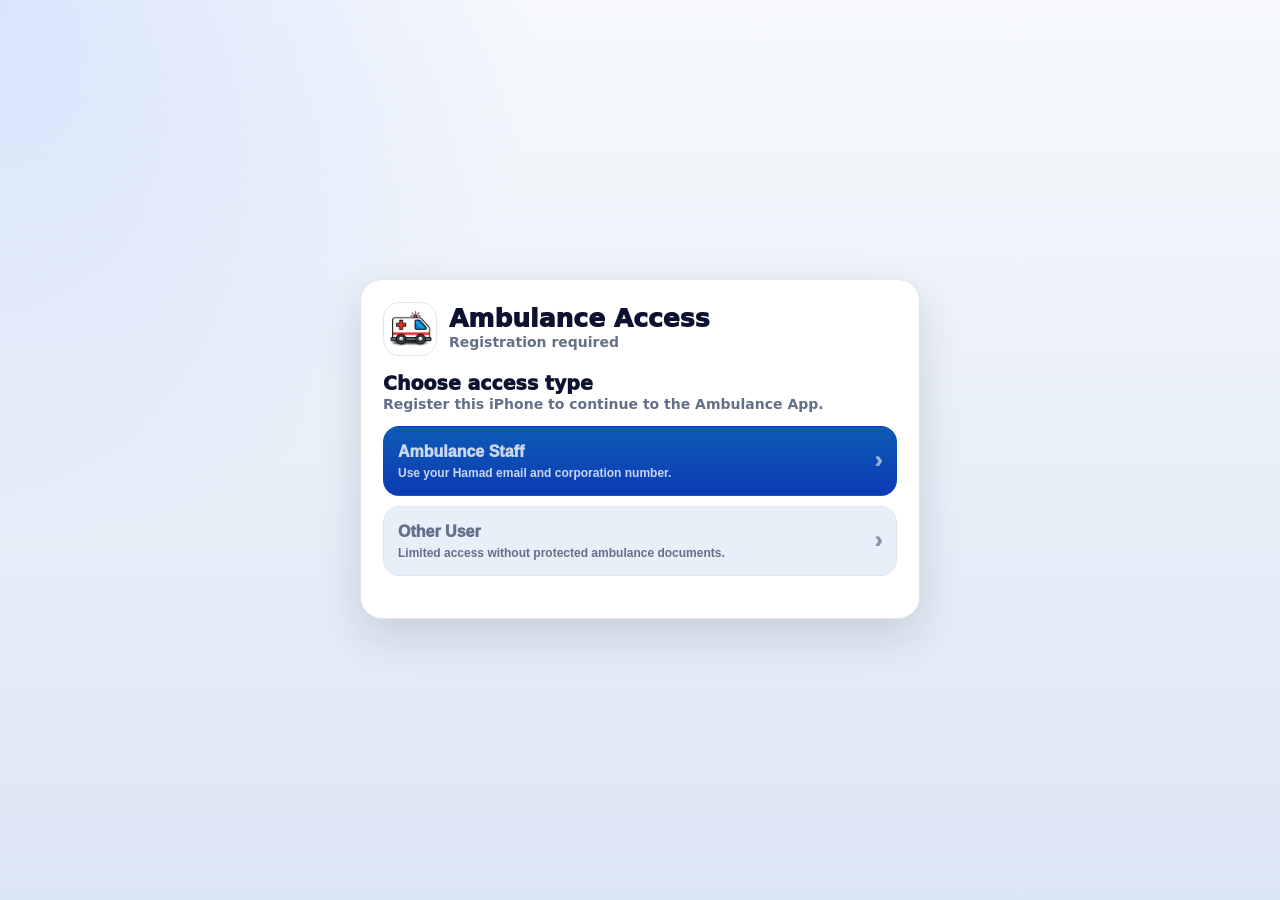
==== index.html @ e8ebf3ba "Initial iOS gate test app" ====
<!--
  CHANGELOG (2026-06-04):
  - Replace blind webclip session mint with testing Access Gate UI for Staff and Other User registration.
  - Add active check, locked/revoked support UI, and testing-only reset control for ios-gate-test.niwashibase.com.
-->
<!doctype html>
<html lang="en">
<head>
  <meta charset="utf-8" />
  <meta name="viewport" content="width=device-width, initial-scale=1, viewport-fit=cover" />
  <title>Ambulance Access</title>
  <meta name="apple-mobile-web-app-capable" content="yes">
  <meta name="apple-mobile-web-app-status-bar-style" content="default">
  <meta name="theme-color" content="#f7f9fc">

  <style>
    :root{
      color-scheme:light dark;
      --bg:#f7f9fc;
      --card:#ffffff;
      --text:#0c1230;
      --muted:#647089;
      --border:#e1e7f0;
      --accent:#0d5bb5;
      --accent-2:#19b36b;
      --danger:#b42318;
      --shadow:0 16px 44px rgba(15,23,42,.14);
    }
    @media (prefers-color-scheme:dark){
      :root{
        --bg:#0f1115;
        --card:#171a21;
        --text:#eef2ff;
        --muted:#9aa6c3;
        --border:#232a37;
        --accent:#2f81f7;
        --accent-2:#20c385;
        --danger:#f87171;
        --shadow:0 18px 48px rgba(0,0,0,.36);
      }
    }
    *{box-sizing:border-box}
    html,body{min-height:100%;margin:0}
    body{
      font-family:system-ui,-apple-system,BlinkMacSystemFont,"Segoe UI",sans-serif;
      background:
        radial-gradient(circle at top left,rgba(31,111,255,.14),transparent 34rem),
        linear-gradient(180deg,var(--bg),color-mix(in oklab,var(--bg) 88%,#0d5bb5));
      color:var(--text);
      padding:calc(env(safe-area-inset-top) + 16px) 16px calc(env(safe-area-inset-bottom) + 18px);
    }
    .shell{width:min(560px,100%);min-height:calc(100vh - 34px);margin:0 auto;display:flex;align-items:center;justify-content:center}
    .card{
      width:100%;background:var(--card);border:1px solid var(--border);border-radius:22px;
      box-shadow:var(--shadow);padding:22px;display:flex;flex-direction:column;gap:16px;
    }
    .brand{display:flex;align-items:center;gap:12px}
    .logo{width:54px;height:54px;border-radius:16px;object-fit:cover;border:1px solid var(--border);background:#fff}
    h1{margin:0;font-size:25px;line-height:1.08;letter-spacing:0;font-weight:950}
    h2{margin:0;font-size:19px;line-height:1.16;font-weight:950}
    p{margin:0;color:var(--muted);font-size:14px;line-height:1.45;font-weight:650}
    .status{display:flex;align-items:center;gap:10px;background:color-mix(in oklab,var(--accent) 10%,var(--card));border:1px solid color-mix(in oklab,var(--accent) 24%,var(--border));border-radius:14px;padding:12px;color:var(--text);font-weight:850}
    .spinner{width:18px;height:18px;border:3px solid color-mix(in oklab,var(--accent) 25%,transparent);border-top-color:var(--accent);border-radius:50%;animation:spin .8s linear infinite;flex:none}
    @keyframes spin{to{transform:rotate(360deg)}}
    .choice-grid{display:grid;grid-template-columns:1fr;gap:10px}
    .choice{appearance:none;border:1px solid var(--border);background:color-mix(in oklab,var(--card) 90%,var(--accent));color:var(--text);border-radius:16px;padding:14px;text-align:left;display:flex;align-items:center;justify-content:space-between;gap:12px;cursor:pointer}
    .choice strong{display:block;font-size:16px;font-weight:950;margin-bottom:2px}
    .choice span{display:block;font-size:12px;color:var(--muted);font-weight:750;line-height:1.35}
    .choice.primary{background:linear-gradient(180deg,#0d5bb5,#0d3ab5);border-color:transparent;color:#fff}
    .choice.primary span{color:rgba(255,255,255,.78)}
    .choice .arrow{font-size:22px;font-weight:950;opacity:.72}
    form{display:flex;flex-direction:column;gap:10px}
    .row{display:grid;grid-template-columns:1fr 1fr;gap:10px}
    @media (max-width:420px){.row{grid-template-columns:1fr}}
    label{display:flex;flex-direction:column;gap:5px;font-size:12px;font-weight:900;color:var(--muted)}
    input,select{
      width:100%;min-height:46px;border:1px solid var(--border);border-radius:13px;
      background:color-mix(in oklab,var(--card) 92%,var(--bg));color:var(--text);
      padding:10px 12px;font:800 16px/1.2 system-ui;outline:none;
    }
    input:focus,select:focus{border-color:color-mix(in oklab,var(--accent) 58%,var(--border));box-shadow:0 0 0 3px color-mix(in oklab,var(--accent) 16%,transparent)}
    .actions{display:flex;gap:10px;flex-wrap:wrap;margin-top:4px}
    .btn{appearance:none;border:1px solid var(--border);background:color-mix(in oklab,var(--card) 92%,var(--bg));color:var(--text);border-radius:13px;padding:11px 13px;font:950 14px/1 system-ui;cursor:pointer;text-decoration:none;display:inline-flex;align-items:center;justify-content:center;gap:8px;min-height:44px}
    .btn.primary{background:linear-gradient(180deg,var(--accent),#0d3ab5);border-color:transparent;color:#fff;box-shadow:0 12px 24px rgba(13,91,181,.26)}
    .btn.success{background:linear-gradient(180deg,#16a34a,#15803d);border-color:transparent;color:#fff}
    .btn.danger{color:var(--danger)}
    .btn:disabled{opacity:.58;cursor:wait}
    .error{display:none;border:1px solid color-mix(in oklab,var(--danger) 35%,var(--border));background:color-mix(in oklab,var(--danger) 10%,var(--card));color:var(--danger);border-radius:13px;padding:11px;font-size:13px;font-weight:850;line-height:1.35}
    .error.show{display:block}
    .support{display:grid;grid-template-columns:repeat(3,1fr);gap:8px}
    .support a{border-radius:13px;padding:10px;text-align:center;text-decoration:none;color:#fff;font-size:12px;font-weight:950}
    .discord{background:#5865f2}.telegram{background:#24a1de}.whatsapp{background:#128c7e}
    .hidden{display:none!important}
    .test-reset{display:none;margin-top:2px}
    body.is-test .test-reset{display:inline-flex}
  </style>
</head>
<body>
  <main class="shell">
    <section class="card" id="gateCard">
      <div class="brand">
        <img class="logo" src="/ambulance/images/logo.png" alt="Ambulance">
        <div>
          <h1>Ambulance Access</h1>
          <p id="subtitle">Checking your access...</p>
        </div>
      </div>

      <div id="loadingView" class="status">
        <span class="spinner" aria-hidden="true"></span>
        <span id="loadingText">Checking access...</span>
      </div>

      <section id="choiceView" class="hidden">
        <h2>Choose access type</h2>
        <p>Register this iPhone to continue to the Ambulance App.</p>
        <div class="choice-grid" style="margin-top:12px">
          <button class="choice primary" id="staffChoice" type="button">
            <span><strong>Ambulance Staff</strong><span>Use your Hamad email and corporation number.</span></span>
            <span class="arrow">›</span>
          </button>
          <button class="choice" id="otherChoice" type="button">
            <span><strong>Other User</strong><span>Limited access without protected ambulance documents.</span></span>
            <span class="arrow">›</span>
          </button>
        </div>
      </section>

      <section id="staffView" class="hidden">
        <h2>Ambulance Staff</h2>
        <p>Use your Hamad email. Only the username is stored by the Access Gate.</p>
        <form id="staffForm" autocomplete="on">
          <div class="row">
            <label>First name<input name="first_name" autocomplete="given-name" required></label>
            <label>Last name<input name="last_name" autocomplete="family-name" required></label>
          </div>
          <label>Hamad email<input name="email" type="email" inputmode="email" autocomplete="email" placeholder="name@hamad.qa" required></label>
          <div class="row">
            <label>Corporation number<input name="corp_number" inputmode="numeric" required></label>
            <label>Role
              <select name="role" required>
                <option value="">Select role</option>
                <option>AP</option>
                <option>CCA</option>
                <option>CCP</option>
                <option>Supervisor</option>
                <option>Other</option>
              </select>
            </label>
          </div>
          <label>Phone optional<input name="phone" inputmode="tel" autocomplete="tel"></label>
          <div class="error" id="staffError"></div>
          <div class="actions">
            <button class="btn primary" type="submit">Continue</button>
            <button class="btn" type="button" data-back>Back</button>
          </div>
        </form>
      </section>

      <section id="otherView" class="hidden">
        <h2>Other User</h2>
        <p>Other User access can use general tools but cannot open protected ambulance documents or internal resources.</p>
        <form id="otherForm" autocomplete="on">
          <div class="row">
            <label>First name<input name="first_name" autocomplete="given-name" required></label>
            <label>Last name<input name="last_name" autocomplete="family-name" required></label>
          </div>
          <label>Email<input name="email" type="email" inputmode="email" autocomplete="email" required></label>
          <label>Profession / background<input name="profession" required></label>
          <label>Phone optional<input name="phone" inputmode="tel" autocomplete="tel"></label>
          <div class="error" id="otherError"></div>
          <div class="actions">
            <button class="btn primary" type="submit">Continue</button>
            <button class="btn" type="button" data-back>Back</button>
          </div>
        </form>
      </section>

      <section id="lockedView" class="hidden">
        <h2 id="lockedTitle">Access Locked</h2>
        <p id="lockedMessage">Access for this device is currently locked.</p>
        <div class="support" style="margin-top:12px">
          <a class="discord" href="https://discord.gg/qc8fK3yd92" target="_blank" rel="noopener">Discord</a>
          <a class="telegram" href="https://t.me/+EAcWKnoaRq05YzY0" target="_blank" rel="noopener">Telegram</a>
          <a class="whatsapp" href="https://whatsapp.com/channel/0029VadgCTH0QeamMlpEvX0x" target="_blank" rel="noopener">WhatsApp</a>
        </div>
        <div class="actions">
          <button class="btn primary" id="tryAgainBtn" type="button">Try Again</button>
        </div>
      </section>

      <div class="actions">
        <button class="btn danger test-reset" id="resetBtn" type="button">Reset Test Registration</button>
      </div>
    </section>
  </main>

  <script>
  (() => {
    const APP_VERSION = "v0.3";
    const INSTALL_ID_KEY = "ambulance_ios_install_id";
    const TEST_HOST = "ios-gate-test.niwashibase.com";
    const isTestHost = location.hostname === TEST_HOST || location.hostname === "localhost" || location.hostname === "127.0.0.1";
    if (isTestHost) document.body.classList.add("is-test");

    const views = ["loadingView", "choiceView", "staffView", "otherView", "lockedView"];
    const subtitle = document.getElementById("subtitle");
    const loadingText = document.getElementById("loadingText");
    const staffError = document.getElementById("staffError");
    const otherError = document.getElementById("otherError");
    const tryAgainBtn = document.getElementById("tryAgainBtn");

    function show(id) {
      views.forEach((viewId) => document.getElementById(viewId).classList.toggle("hidden", viewId !== id));
    }

    function showError(el, message) {
      el.textContent = message || "Something went wrong. Please try again.";
      el.classList.add("show");
    }

    function clearError(el) {
      el.textContent = "";
      el.classList.remove("show");
    }

    function installId() {
      let id = localStorage.getItem(INSTALL_ID_KEY);
      if (!id) {
        id = crypto.randomUUID ? crypto.randomUUID() : `ios-${Date.now()}-${Math.random().toString(16).slice(2)}`;
        localStorage.setItem(INSTALL_ID_KEY, id);
      }
      return id;
    }

    function deviceLabel() {
      const ua = navigator.userAgent || "";
      if (/iPad/i.test(ua)) return "iPad Ambulance App";
      if (/iPhone/i.test(ua)) return "iPhone Ambulance App";
      return "iOS Ambulance App";
    }

    function payload(extra = {}) {
      return {
        ...extra,
        platform: "ios",
        install_id: installId(),
        app_version: APP_VERSION,
        device_label: deviceLabel()
      };
    }

    async function postJson(url, body) {
      const res = await fetch(url, {
        method: "POST",
        credentials: "include",
        cache: "no-store",
        headers: { "content-type": "application/json" },
        body: JSON.stringify(body)
      });
      const data = await res.json().catch(() => ({}));
      if (!res.ok && !data.reason_code) data.reason_code = `http_${res.status}`;
      return data;
    }

    function launchApp() {
      subtitle.textContent = "Opening the Ambulance App...";
      show("loadingView");
      loadingText.textContent = "Opening app...";
      setTimeout(() => location.replace("/ambulance/"), 220);
    }

    function reasonMessage(reasonCode) {
      switch (reasonCode) {
        case "multiple_email_attempts":
          return "Access is temporarily locked because multiple work emails were used on this device.\n\nPlease contact app support for assistance.";
        case "access_revoked":
        case "revoked":
          return "Access for this device has been revoked by app support.\n\nPlease contact app support if you believe this needs review.";
        case "locked_by_support":
          return "Access is currently locked by app support.\n\nPlease contact app support for assistance.";
        default:
          return "Access for this device is currently locked.\n\nPlease contact app support for assistance.";
      }
    }

    function showLocked(data) {
      const reason = data?.reason_code || "";
      const revoked = reason === "access_revoked" || reason === "revoked" || data?.status === "revoked";
      document.getElementById("lockedTitle").textContent = revoked ? "Access Revoked" : "Access Locked";
      document.getElementById("lockedMessage").textContent = reasonMessage(reason);
      tryAgainBtn.classList.toggle("hidden", revoked);
      subtitle.textContent = revoked ? "Access revoked" : "Access locked";
      show("lockedView");
    }

    function showChoice() {
      subtitle.textContent = "Registration required";
      show("choiceView");
    }

    function handleGateResult(data) {
      if (data?.status === "active") {
        launchApp();
        return;
      }
      if (data?.status === "locked" || data?.status === "revoked") {
        showLocked(data);
        return;
      }
      showChoice();
    }

    async function checkAccess() {
      subtitle.textContent = "Checking your access...";
      loadingText.textContent = "Checking access...";
      show("loadingView");

      try {
        const session = await fetch("/gate/session-info", { credentials: "include", cache: "no-store" }).then((r) => r.json());
        if (session.status === "active" && session.authenticated) {
          launchApp();
          return;
        }
      } catch (_) {}

      try {
        handleGateResult(await postJson("/gate/check", payload()));
      } catch (_) {
        subtitle.textContent = "Could not check access";
        loadingText.textContent = "Check your connection and try again.";
      }
    }

    function formObject(form) {
      return Object.fromEntries(new FormData(form).entries());
    }

    document.getElementById("staffChoice").addEventListener("click", () => {
      clearError(staffError);
      subtitle.textContent = "Ambulance Staff registration";
      show("staffView");
    });

    document.getElementById("otherChoice").addEventListener("click", () => {
      clearError(otherError);
      subtitle.textContent = "Other User registration";
      show("otherView");
    });

    document.querySelectorAll("[data-back]").forEach((button) => {
      button.addEventListener("click", showChoice);
    });

    document.getElementById("staffForm").addEventListener("submit", async (e) => {
      e.preventDefault();
      clearError(staffError);
      const btn = e.submitter;
      btn.disabled = true;
      try {
        const data = await postJson("/gate/register-staff", payload(formObject(e.currentTarget)));
        if (data.status === "active" || data.status === "locked" || data.status === "revoked") handleGateResult(data);
        else showError(staffError, friendlyError(data));
      } catch (_) {
        showError(staffError, "Could not register. Check your connection and try again.");
      } finally {
        btn.disabled = false;
      }
    });

    document.getElementById("otherForm").addEventListener("submit", async (e) => {
      e.preventDefault();
      clearError(otherError);
      const btn = e.submitter;
      btn.disabled = true;
      try {
        const data = await postJson("/gate/register-other", payload(formObject(e.currentTarget)));
        if (data.status === "active" || data.status === "locked" || data.status === "revoked") handleGateResult(data);
        else showError(otherError, friendlyError(data));
      } catch (_) {
        showError(otherError, "Could not register. Check your connection and try again.");
      } finally {
        btn.disabled = false;
      }
    });

    function friendlyError(data) {
      switch (data?.reason_code || data?.error_code || data?.error) {
        case "invalid_email_domain":
          return "Use your Hamad email address ending in @hamad.qa.";
        case "invalid_email_username":
          return "Use your personal Hamad email username, not a numeric-only email.";
        case "invalid_role":
          return "Select a valid role.";
        case "missing_required_fields":
          return "Fill in all required fields.";
        case "invalid_email":
          return "Enter a valid email address.";
        default:
          return "Registration could not be completed. Please check the details and try again.";
      }
    }

    tryAgainBtn.addEventListener("click", checkAccess);

    document.getElementById("resetBtn").addEventListener("click", async () => {
      if (!isTestHost) return;
      localStorage.removeItem(INSTALL_ID_KEY);
      await fetch("/gate/logout", { method: "POST", credentials: "include", cache: "no-store" }).catch(() => {});
      showChoice();
    });

    checkAccess();
  })();
  </script>
</body>
</html>
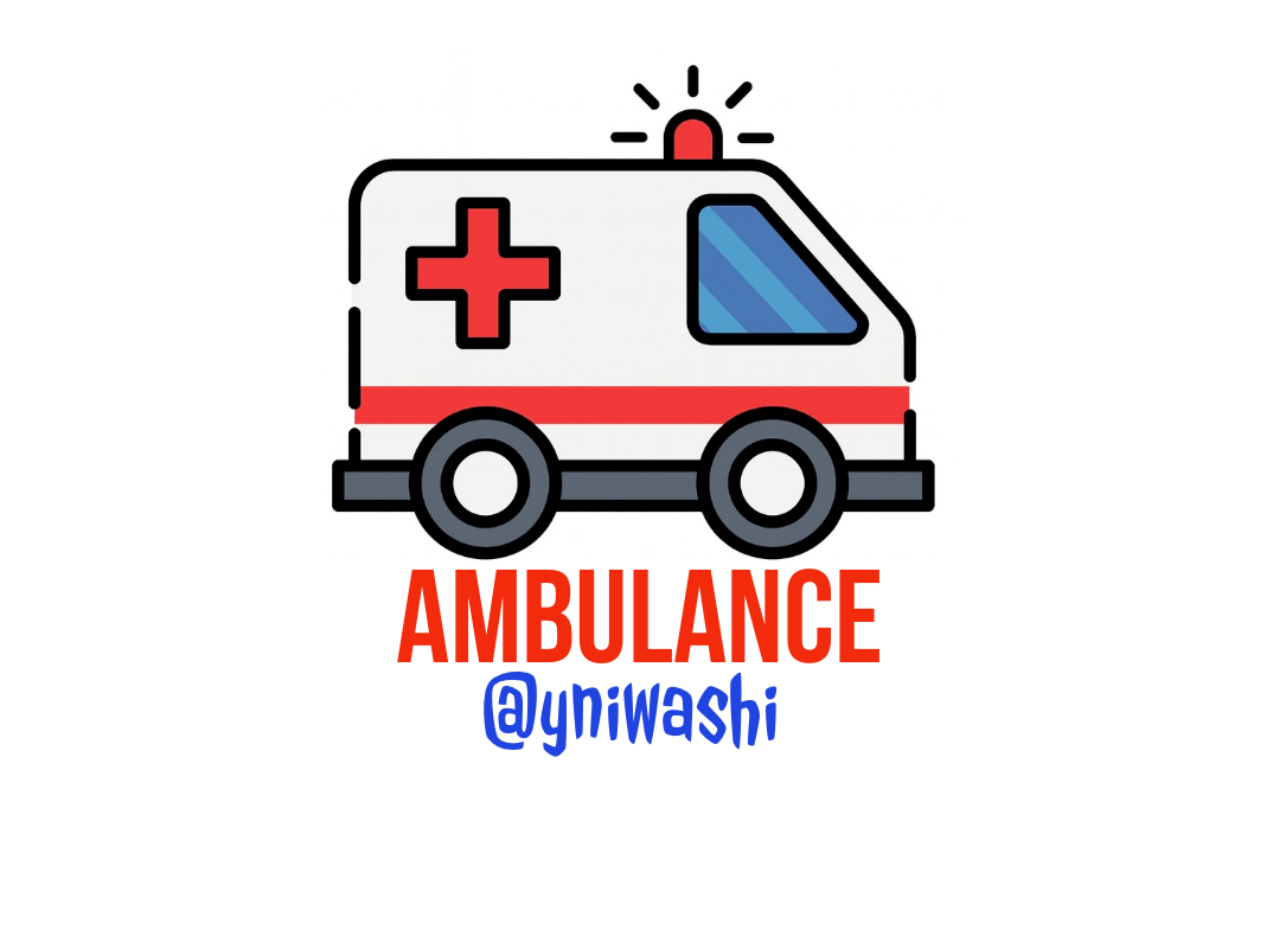
==== commit e8201182: "Sync prepared iOS app to Gate Test" ====
--- a/index.html
+++ b/index.html
@@ -1,416 +1,104 @@
-<!--
-  CHANGELOG (2026-06-04):
-  - Replace blind webclip session mint with testing Access Gate UI for Staff and Other User registration.
-  - Add active check, locked/revoked support UI, and testing-only reset control for ios-gate-test.niwashibase.com.
--->
 <!doctype html>
 <html lang="en">
 <head>
   <meta charset="utf-8" />
   <meta name="viewport" content="width=device-width, initial-scale=1, viewport-fit=cover" />
-  <title>Ambulance Access</title>
+  <title>Ambulance</title>
+
+  <!-- Force a light, white status bar during splash -->
   <meta name="apple-mobile-web-app-capable" content="yes">
   <meta name="apple-mobile-web-app-status-bar-style" content="default">
-  <meta name="theme-color" content="#f7f9fc">
+  <meta name="theme-color" content="#ffffff">
 
   <style>
-    :root{
-      color-scheme:light dark;
-      --bg:#f7f9fc;
-      --card:#ffffff;
-      --text:#0c1230;
-      --muted:#647089;
-      --border:#e1e7f0;
-      --accent:#0d5bb5;
-      --accent-2:#19b36b;
-      --danger:#b42318;
-      --shadow:0 16px 44px rgba(15,23,42,.14);
+    :root { color-scheme: light dark; }
+    html, body { height: 100%; margin: 0; }
+    body {
+      background: #fff;               /* fallback while image loads */
+      overscroll-behavior: none;
+      /* safe area so the screenshot looks nice under the system bar */
+      padding: env(safe-area-inset-top) env(safe-area-inset-right)
+               env(safe-area-inset-bottom) env(safe-area-inset-left);
     }
-    @media (prefers-color-scheme:dark){
-      :root{
-        --bg:#0f1115;
-        --card:#171a21;
-        --text:#eef2ff;
-        --muted:#9aa6c3;
-        --border:#232a37;
-        --accent:#2f81f7;
-        --accent-2:#20c385;
-        --danger:#f87171;
-        --shadow:0 18px 48px rgba(0,0,0,.36);
+
+    /* Fullscreen splash */
+    #splash {
+      position: fixed; inset: 0;
+      background: #fff url("/splash.png") center center / cover no-repeat;
+      /* If your image has transparency and you want dark in dark mode,
+         uncomment the next two lines:
+      @media (prefers-color-scheme: dark) {
+        background-color: #0f1115;
       }
+      */
+      opacity: 1;
+      transition: opacity 260ms ease-out; /* fade duration */
+      z-index: 9999;
     }
-    *{box-sizing:border-box}
-    html,body{min-height:100%;margin:0}
-    body{
-      font-family:system-ui,-apple-system,BlinkMacSystemFont,"Segoe UI",sans-serif;
-      background:
-        radial-gradient(circle at top left,rgba(31,111,255,.14),transparent 34rem),
-        linear-gradient(180deg,var(--bg),color-mix(in oklab,var(--bg) 88%,#0d5bb5));
-      color:var(--text);
-      padding:calc(env(safe-area-inset-top) + 16px) 16px calc(env(safe-area-inset-bottom) + 18px);
-    }
-    .shell{width:min(560px,100%);min-height:calc(100vh - 34px);margin:0 auto;display:flex;align-items:center;justify-content:center}
-    .card{
-      width:100%;background:var(--card);border:1px solid var(--border);border-radius:22px;
-      box-shadow:var(--shadow);padding:22px;display:flex;flex-direction:column;gap:16px;
-    }
-    .brand{display:flex;align-items:center;gap:12px}
-    .logo{width:54px;height:54px;border-radius:16px;object-fit:cover;border:1px solid var(--border);background:#fff}
-    h1{margin:0;font-size:25px;line-height:1.08;letter-spacing:0;font-weight:950}
-    h2{margin:0;font-size:19px;line-height:1.16;font-weight:950}
-    p{margin:0;color:var(--muted);font-size:14px;line-height:1.45;font-weight:650}
-    .status{display:flex;align-items:center;gap:10px;background:color-mix(in oklab,var(--accent) 10%,var(--card));border:1px solid color-mix(in oklab,var(--accent) 24%,var(--border));border-radius:14px;padding:12px;color:var(--text);font-weight:850}
-    .spinner{width:18px;height:18px;border:3px solid color-mix(in oklab,var(--accent) 25%,transparent);border-top-color:var(--accent);border-radius:50%;animation:spin .8s linear infinite;flex:none}
-    @keyframes spin{to{transform:rotate(360deg)}}
-    .choice-grid{display:grid;grid-template-columns:1fr;gap:10px}
-    .choice{appearance:none;border:1px solid var(--border);background:color-mix(in oklab,var(--card) 90%,var(--accent));color:var(--text);border-radius:16px;padding:14px;text-align:left;display:flex;align-items:center;justify-content:space-between;gap:12px;cursor:pointer}
-    .choice strong{display:block;font-size:16px;font-weight:950;margin-bottom:2px}
-    .choice span{display:block;font-size:12px;color:var(--muted);font-weight:750;line-height:1.35}
-    .choice.primary{background:linear-gradient(180deg,#0d5bb5,#0d3ab5);border-color:transparent;color:#fff}
-    .choice.primary span{color:rgba(255,255,255,.78)}
-    .choice .arrow{font-size:22px;font-weight:950;opacity:.72}
-    form{display:flex;flex-direction:column;gap:10px}
-    .row{display:grid;grid-template-columns:1fr 1fr;gap:10px}
-    @media (max-width:420px){.row{grid-template-columns:1fr}}
-    label{display:flex;flex-direction:column;gap:5px;font-size:12px;font-weight:900;color:var(--muted)}
-    input,select{
-      width:100%;min-height:46px;border:1px solid var(--border);border-radius:13px;
-      background:color-mix(in oklab,var(--card) 92%,var(--bg));color:var(--text);
-      padding:10px 12px;font:800 16px/1.2 system-ui;outline:none;
-    }
-    input:focus,select:focus{border-color:color-mix(in oklab,var(--accent) 58%,var(--border));box-shadow:0 0 0 3px color-mix(in oklab,var(--accent) 16%,transparent)}
-    .actions{display:flex;gap:10px;flex-wrap:wrap;margin-top:4px}
-    .btn{appearance:none;border:1px solid var(--border);background:color-mix(in oklab,var(--card) 92%,var(--bg));color:var(--text);border-radius:13px;padding:11px 13px;font:950 14px/1 system-ui;cursor:pointer;text-decoration:none;display:inline-flex;align-items:center;justify-content:center;gap:8px;min-height:44px}
-    .btn.primary{background:linear-gradient(180deg,var(--accent),#0d3ab5);border-color:transparent;color:#fff;box-shadow:0 12px 24px rgba(13,91,181,.26)}
-    .btn.success{background:linear-gradient(180deg,#16a34a,#15803d);border-color:transparent;color:#fff}
-    .btn.danger{color:var(--danger)}
-    .btn:disabled{opacity:.58;cursor:wait}
-    .error{display:none;border:1px solid color-mix(in oklab,var(--danger) 35%,var(--border));background:color-mix(in oklab,var(--danger) 10%,var(--card));color:var(--danger);border-radius:13px;padding:11px;font-size:13px;font-weight:850;line-height:1.35}
-    .error.show{display:block}
-    .support{display:grid;grid-template-columns:repeat(3,1fr);gap:8px}
-    .support a{border-radius:13px;padding:10px;text-align:center;text-decoration:none;color:#fff;font-size:12px;font-weight:950}
-    .discord{background:#5865f2}.telegram{background:#24a1de}.whatsapp{background:#128c7e}
-    .hidden{display:none!important}
-    .test-reset{display:none;margin-top:2px}
-    body.is-test .test-reset{display:inline-flex}
+    #splash.hide { opacity: 0; pointer-events: none; }
+
+    /* Minimal copy for “Launching…” fallback (rarely seen) */
+    #app { display: none; font: 16px system-ui,-apple-system,Segoe UI,Roboto; margin: 3rem; line-height: 1.4; }
+    .muted { color: #777; }
+    @media (prefers-color-scheme: dark) { .muted { color: #9aa; } }
+    #blocked { display: none; font: 16px system-ui,-apple-system,Segoe UI,Roboto; margin: 3rem; line-height: 1.4; }
   </style>
 </head>
 <body>
-  <main class="shell">
-    <section class="card" id="gateCard">
-      <div class="brand">
-        <img class="logo" src="/ambulance/images/logo.png" alt="Ambulance">
-        <div>
-          <h1>Ambulance Access</h1>
-          <p id="subtitle">Checking your access...</p>
-        </div>
-      </div>
+  <div id="splash" aria-hidden="true"></div>
 
-      <div id="loadingView" class="status">
-        <span class="spinner" aria-hidden="true"></span>
-        <span id="loadingText">Checking access...</span>
-      </div>
+  <div id="app">
+    <h1>Launching…</h1>
+    <p class="muted">Please wait.</p>
+  </div>
 
-      <section id="choiceView" class="hidden">
-        <h2>Choose access type</h2>
-        <p>Register this iPhone to continue to the Ambulance App.</p>
-        <div class="choice-grid" style="margin-top:12px">
-          <button class="choice primary" id="staffChoice" type="button">
-            <span><strong>Ambulance Staff</strong><span>Use your Hamad email and corporation number.</span></span>
-            <span class="arrow">›</span>
-          </button>
-          <button class="choice" id="otherChoice" type="button">
-            <span><strong>Other User</strong><span>Limited access without protected ambulance documents.</span></span>
-            <span class="arrow">›</span>
-          </button>
-        </div>
-      </section>
-
-      <section id="staffView" class="hidden">
-        <h2>Ambulance Staff</h2>
-        <p>Use your Hamad email. Only the username is stored by the Access Gate.</p>
-        <form id="staffForm" autocomplete="on">
-          <div class="row">
-            <label>First name<input name="first_name" autocomplete="given-name" required></label>
-            <label>Last name<input name="last_name" autocomplete="family-name" required></label>
-          </div>
-          <label>Hamad email<input name="email" type="email" inputmode="email" autocomplete="email" placeholder="name@hamad.qa" required></label>
-          <div class="row">
-            <label>Corporation number<input name="corp_number" inputmode="numeric" required></label>
-            <label>Role
-              <select name="role" required>
-                <option value="">Select role</option>
-                <option>AP</option>
-                <option>CCA</option>
-                <option>CCP</option>
-                <option>Supervisor</option>
-                <option>Other</option>
-              </select>
-            </label>
-          </div>
-          <label>Phone optional<input name="phone" inputmode="tel" autocomplete="tel"></label>
-          <div class="error" id="staffError"></div>
-          <div class="actions">
-            <button class="btn primary" type="submit">Continue</button>
-            <button class="btn" type="button" data-back>Back</button>
-          </div>
-        </form>
-      </section>
-
-      <section id="otherView" class="hidden">
-        <h2>Other User</h2>
-        <p>Other User access can use general tools but cannot open protected ambulance documents or internal resources.</p>
-        <form id="otherForm" autocomplete="on">
-          <div class="row">
-            <label>First name<input name="first_name" autocomplete="given-name" required></label>
-            <label>Last name<input name="last_name" autocomplete="family-name" required></label>
-          </div>
-          <label>Email<input name="email" type="email" inputmode="email" autocomplete="email" required></label>
-          <label>Profession / background<input name="profession" required></label>
-          <label>Phone optional<input name="phone" inputmode="tel" autocomplete="tel"></label>
-          <div class="error" id="otherError"></div>
-          <div class="actions">
-            <button class="btn primary" type="submit">Continue</button>
-            <button class="btn" type="button" data-back>Back</button>
-          </div>
-        </form>
-      </section>
-
-      <section id="lockedView" class="hidden">
-        <h2 id="lockedTitle">Access Locked</h2>
-        <p id="lockedMessage">Access for this device is currently locked.</p>
-        <div class="support" style="margin-top:12px">
-          <a class="discord" href="https://discord.gg/qc8fK3yd92" target="_blank" rel="noopener">Discord</a>
-          <a class="telegram" href="https://t.me/+EAcWKnoaRq05YzY0" target="_blank" rel="noopener">Telegram</a>
-          <a class="whatsapp" href="https://whatsapp.com/channel/0029VadgCTH0QeamMlpEvX0x" target="_blank" rel="noopener">WhatsApp</a>
-        </div>
-        <div class="actions">
-          <button class="btn primary" id="tryAgainBtn" type="button">Try Again</button>
-        </div>
-      </section>
-
-      <div class="actions">
-        <button class="btn danger test-reset" id="resetBtn" type="button">Reset Test Registration</button>
-      </div>
-    </section>
-  </main>
+  <div id="blocked">
+    <h1>Access blocked</h1>
+    <p>This app is only available when installed on your Home Screen.</p>
+  </div>
 
   <script>
-  (() => {
-    const APP_VERSION = "v0.3";
-    const INSTALL_ID_KEY = "ambulance_ios_install_id";
-    const TEST_HOST = "ios-gate-test.niwashibase.com";
-    const isTestHost = location.hostname === TEST_HOST || location.hostname === "localhost" || location.hostname === "127.0.0.1";
-    if (isTestHost) document.body.classList.add("is-test");
+  (async () => {
+    const inStandalone =
+      (navigator.standalone === true) ||
+      (matchMedia && matchMedia('(display-mode: standalone)').matches);
 
-    const views = ["loadingView", "choiceView", "staffView", "otherView", "lockedView"];
-    const subtitle = document.getElementById("subtitle");
-    const loadingText = document.getElementById("loadingText");
-    const staffError = document.getElementById("staffError");
-    const otherError = document.getElementById("otherError");
-    const tryAgainBtn = document.getElementById("tryAgainBtn");
-
-    function show(id) {
-      views.forEach((viewId) => document.getElementById(viewId).classList.toggle("hidden", viewId !== id));
+    if (!inStandalone) {
+      // Not a web clip/PWA → send to install
+      document.getElementById('blocked').style.display = 'block';
+      return;
     }
 
-    function showError(el, message) {
-      el.textContent = message || "Something went wrong. Please try again.";
-      el.classList.add("show");
-    }
+    // Optional: show the splash for a minimum time so the fade feels deliberate.
+    const MIN_SPLASH_MS = 1000; // ← adjust how long the splash stays visible
+    const t0 = performance.now();
 
-    function clearError(el) {
-      el.textContent = "";
-      el.classList.remove("show");
-    }
+    // If cookie already present, we still show the splash briefly for consistency.
+    let hasCookie = false;
+    try {
+      const r = await fetch('/cookie-check', { credentials: 'include', cache: 'no-store' });
+      hasCookie = r.ok && (await r.json()).hasWc;
+    } catch {}
 
-    function installId() {
-      let id = localStorage.getItem(INSTALL_ID_KEY);
-      if (!id) {
-        id = crypto.randomUUID ? crypto.randomUUID() : `ios-${Date.now()}-${Math.random().toString(16).slice(2)}`;
-        localStorage.setItem(INSTALL_ID_KEY, id);
-      }
-      return id;
-    }
-
-    function deviceLabel() {
-      const ua = navigator.userAgent || "";
-      if (/iPad/i.test(ua)) return "iPad Ambulance App";
-      if (/iPhone/i.test(ua)) return "iPhone Ambulance App";
-      return "iOS Ambulance App";
-    }
-
-    function payload(extra = {}) {
-      return {
-        ...extra,
-        platform: "ios",
-        install_id: installId(),
-        app_version: APP_VERSION,
-        device_label: deviceLabel()
-      };
-    }
-
-    async function postJson(url, body) {
-      const res = await fetch(url, {
-        method: "POST",
-        credentials: "include",
-        cache: "no-store",
-        headers: { "content-type": "application/json" },
-        body: JSON.stringify(body)
-      });
-      const data = await res.json().catch(() => ({}));
-      if (!res.ok && !data.reason_code) data.reason_code = `http_${res.status}`;
-      return data;
-    }
-
-    function launchApp() {
-      subtitle.textContent = "Opening the Ambulance App...";
-      show("loadingView");
-      loadingText.textContent = "Opening app...";
-      setTimeout(() => location.replace("/ambulance/"), 220);
-    }
-
-    function reasonMessage(reasonCode) {
-      switch (reasonCode) {
-        case "multiple_email_attempts":
-          return "Access is temporarily locked because multiple work emails were used on this device.\n\nPlease contact app support for assistance.";
-        case "access_revoked":
-        case "revoked":
-          return "Access for this device has been revoked by app support.\n\nPlease contact app support if you believe this needs review.";
-        case "locked_by_support":
-          return "Access is currently locked by app support.\n\nPlease contact app support for assistance.";
-        default:
-          return "Access for this device is currently locked.\n\nPlease contact app support for assistance.";
+    if (!hasCookie) {
+      // Mint session
+      try {
+        const r = await fetch('/session', { method: 'POST', credentials: 'include' });
+        if (!r.ok) throw new Error('session failed');
+      } catch {
+        // fallback – show tiny message
+        document.getElementById('app').style.display = 'block';
       }
     }
 
-    function showLocked(data) {
-      const reason = data?.reason_code || "";
-      const revoked = reason === "access_revoked" || reason === "revoked" || data?.status === "revoked";
-      document.getElementById("lockedTitle").textContent = revoked ? "Access Revoked" : "Access Locked";
-      document.getElementById("lockedMessage").textContent = reasonMessage(reason);
-      tryAgainBtn.classList.toggle("hidden", revoked);
-      subtitle.textContent = revoked ? "Access revoked" : "Access locked";
-      show("lockedView");
-    }
+    // Respect minimum splash duration
+    const dt = performance.now() - t0;
+    if (dt < MIN_SPLASH_MS) await new Promise(r => setTimeout(r, MIN_SPLASH_MS - dt));
 
-    function showChoice() {
-      subtitle.textContent = "Registration required";
-      show("choiceView");
-    }
-
-    function handleGateResult(data) {
-      if (data?.status === "active") {
-        launchApp();
-        return;
-      }
-      if (data?.status === "locked" || data?.status === "revoked") {
-        showLocked(data);
-        return;
-      }
-      showChoice();
-    }
-
-    async function checkAccess() {
-      subtitle.textContent = "Checking your access...";
-      loadingText.textContent = "Checking access...";
-      show("loadingView");
-
-      try {
-        const session = await fetch("/gate/session-info", { credentials: "include", cache: "no-store" }).then((r) => r.json());
-        if (session.status === "active" && session.authenticated) {
-          launchApp();
-          return;
-        }
-      } catch (_) {}
-
-      try {
-        handleGateResult(await postJson("/gate/check", payload()));
-      } catch (_) {
-        subtitle.textContent = "Could not check access";
-        loadingText.textContent = "Check your connection and try again.";
-      }
-    }
-
-    function formObject(form) {
-      return Object.fromEntries(new FormData(form).entries());
-    }
-
-    document.getElementById("staffChoice").addEventListener("click", () => {
-      clearError(staffError);
-      subtitle.textContent = "Ambulance Staff registration";
-      show("staffView");
-    });
-
-    document.getElementById("otherChoice").addEventListener("click", () => {
-      clearError(otherError);
-      subtitle.textContent = "Other User registration";
-      show("otherView");
-    });
-
-    document.querySelectorAll("[data-back]").forEach((button) => {
-      button.addEventListener("click", showChoice);
-    });
-
-    document.getElementById("staffForm").addEventListener("submit", async (e) => {
-      e.preventDefault();
-      clearError(staffError);
-      const btn = e.submitter;
-      btn.disabled = true;
-      try {
-        const data = await postJson("/gate/register-staff", payload(formObject(e.currentTarget)));
-        if (data.status === "active" || data.status === "locked" || data.status === "revoked") handleGateResult(data);
-        else showError(staffError, friendlyError(data));
-      } catch (_) {
-        showError(staffError, "Could not register. Check your connection and try again.");
-      } finally {
-        btn.disabled = false;
-      }
-    });
-
-    document.getElementById("otherForm").addEventListener("submit", async (e) => {
-      e.preventDefault();
-      clearError(otherError);
-      const btn = e.submitter;
-      btn.disabled = true;
-      try {
-        const data = await postJson("/gate/register-other", payload(formObject(e.currentTarget)));
-        if (data.status === "active" || data.status === "locked" || data.status === "revoked") handleGateResult(data);
-        else showError(otherError, friendlyError(data));
-      } catch (_) {
-        showError(otherError, "Could not register. Check your connection and try again.");
-      } finally {
-        btn.disabled = false;
-      }
-    });
-
-    function friendlyError(data) {
-      switch (data?.reason_code || data?.error_code || data?.error) {
-        case "invalid_email_domain":
-          return "Use your Hamad email address ending in @hamad.qa.";
-        case "invalid_email_username":
-          return "Use your personal Hamad email username, not a numeric-only email.";
-        case "invalid_role":
-          return "Select a valid role.";
-        case "missing_required_fields":
-          return "Fill in all required fields.";
-        case "invalid_email":
-          return "Enter a valid email address.";
-        default:
-          return "Registration could not be completed. Please check the details and try again.";
-      }
-    }
-
-    tryAgainBtn.addEventListener("click", checkAccess);
-
-    document.getElementById("resetBtn").addEventListener("click", async () => {
-      if (!isTestHost) return;
-      localStorage.removeItem(INSTALL_ID_KEY);
-      await fetch("/gate/logout", { method: "POST", credentials: "include", cache: "no-store" }).catch(() => {});
-      showChoice();
-    });
-
-    checkAccess();
+    // Fade out and navigate
+    const splash = document.getElementById('splash');
+    splash.classList.add('hide');
+    setTimeout(() => { location.replace('/ambulance/'); }, 260); // match CSS fade
   })();
   </script>
 </body>
